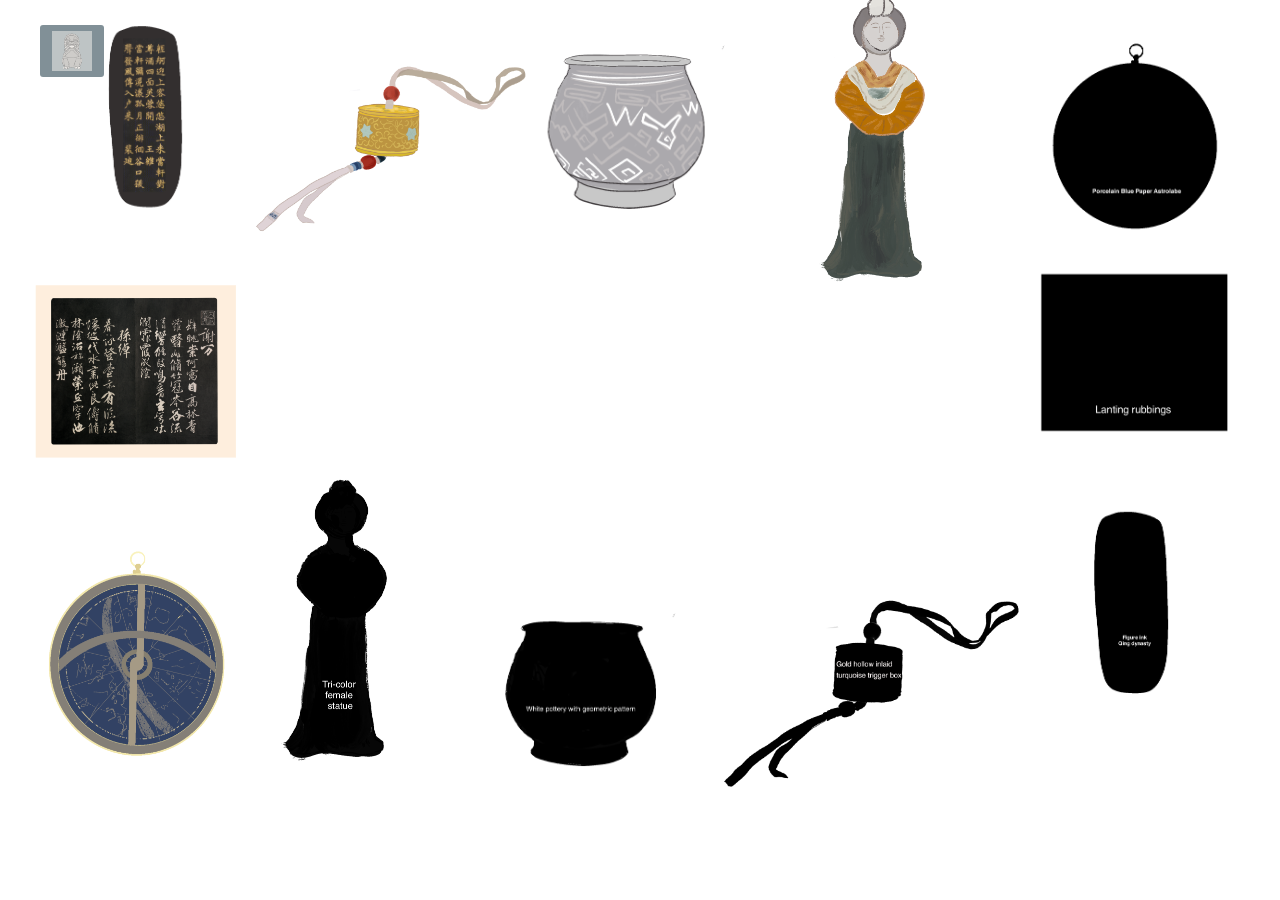
==== index.html @ e8161f3d "Add files via upload" ====
<!DOCTYPE html>
<html lang="en">
<head>
    <meta charset="UTF-8">
    <meta name="viewport" content="width=device-width, initial-scale=1.0">
    <meta http-equiv="X-UA-Compatible" content="ie=edge">
    <link rel="stylesheet" href="style.css">
    <!--<script src="https://apps.bdimg.com/libs/jquery/2.1.4/jquery.min.js"></script>-->
    <!--<script src="https://kit.fontawesome.com/ea6fdfe677.js" crossorigin="anonymous"></script>-->
    <!--<script src="collection.js"></script>-->
    <title>。。。</title>
    <script type="text/javascript">
        window.onload = function () {
            var box1 = document.getElementById("box1");
            box1.onmousedown = function (event) {
                // console.log(1);
                /*再次点击时使得图标任然在那个位置，鼠标可以点击到图标上*/
                var ol = event.clientX - box1.offsetLeft;
                var ot = event.clientY - box1.offsetTop;
                /*鼠标点击*/
                document.onmousemove = function (event) {
                    var left = event.clientX - ol;
                    var top = event.clientY - ot;
                    box1.style.left = left + "px"; /*赋值*/
                    box1.style.top = top + "px";
                }
                /*鼠标松开*/
                document.onmouseup = function (event) {
                    document.onmousemove = null;
                    document.onmouseup = null;
                }
            }

            var box2 = document.getElementById("box2");
            box2.onmousedown = function (event) {
                // console.log(1);
                /*再次点击时使得图标任然在那个位置，鼠标可以点击到图标上*/
                var ol = event.clientX - box2.offsetLeft;
                var ot = event.clientY - box2.offsetTop;
                /*鼠标点击*/
                document.onmousemove = function (event) {
                    var left = event.clientX - ol;
                    var top = event.clientY - ot;
                    box2.style.left = left + "px"; /*赋值*/
                    box2.style.top = top + "px";
                }
                /*鼠标松开*/
                document.onmouseup = function (event) {
                    document.onmousemove = null;
                    document.onmouseup = null;
                }
            }

            var box3 = document.getElementById("box3");
            box3.onmousedown = function (event) {
                // console.log(1);
                /*再次点击时使得图标任然在那个位置，鼠标可以点击到图标上*/
                var ol = event.clientX - box3.offsetLeft;
                var ot = event.clientY - box3.offsetTop;
                /*鼠标点击*/
                document.onmousemove = function (event) {
                    var left = event.clientX - ol;
                    var top = event.clientY - ot;
                    box3.style.left = left + "px"; /*赋值*/
                    box3.style.top = top + "px";
                }
                /*鼠标松开*/
                document.onmouseup = function (event) {
                    document.onmousemove = null;
                    document.onmouseup = null;
                }
            }

            var box4 = document.getElementById("box4");
            box4.onmousedown = function (event) {
                // console.log(1);
                /*再次点击时使得图标任然在那个位置，鼠标可以点击到图标上*/
                var ol = event.clientX - box4.offsetLeft;
                var ot = event.clientY - box4.offsetTop;
                /*鼠标点击*/
                document.onmousemove = function (event) {
                    var left = event.clientX - ol;
                    var top = event.clientY - ot;
                    box4.style.left = left + "px"; /*赋值*/
                    box4.style.top = top + "px";
                }
                /*鼠标松开*/
                document.onmouseup = function (event) {
                    document.onmousemove = null;
                    document.onmouseup = null;
                }
            }

            var box5 = document.getElementById("box5");
            box5.onmousedown = function (event) {
                // console.log(1);
                /*再次点击时使得图标任然在那个位置，鼠标可以点击到图标上*/
                var ol = event.clientX - box5.offsetLeft;
                var ot = event.clientY - box5.offsetTop;
                /*鼠标点击*/
                document.onmousemove = function (event) {
                    var left = event.clientX - ol;
                    var top = event.clientY - ot;
                    box5.style.left = left + "px"; /*赋值*/
                    box5.style.top = top + "px";
                }
                /*鼠标松开*/
                document.onmouseup = function (event) {
                    document.onmousemove = null;
                    document.onmouseup = null;
                }
            }

            var box6 = document.getElementById("box6");
            box6.onmousedown = function (event) {
                // console.log(1);
                /*再次点击时使得图标任然在那个位置，鼠标可以点击到图标上*/
                var ol = event.clientX - box6.offsetLeft;
                var ot = event.clientY - box6.offsetTop;
                /*鼠标点击*/
                document.onmousemove = function (event) {
                    var left = event.clientX - ol;
                    var top = event.clientY - ot;
                    box6.style.left = left + "px"; /*赋值*/
                    box6.style.top = top + "px";
                }
                /*鼠标松开*/
                document.onmouseup = function (event) {
                    document.onmousemove = null;
                    document.onmouseup = null;
                }
            }
        }
    </script>
</head>
<body>
    <input type="checkbox" id="check">
    <label for="check">
        <img src="stone.jpg" width="40" height="40" class="fas fa-bars" id="btn">
        <!-- <i class="fas fa-bars" id="btn"></i> -->
        <i class="fas fa-times" id="cancel"></i>
    </label>
    <div class="sidebar">
        <header>MUSEUM</header>
        <ul>
            <li><a href="#"><i class="fas fa-stream"></i>Home</a></li>
            <li><a href="#"><i class="fas fa-qrcode"></i>Collection</a></li>
            <li><a href="#"><i class="fas fa-link"></i>About us</a></li>
            <li><a href="#"><i class="fas fa-calendar-week"></i>History</a></li>
        </ul>
    </div> 
    <div class="bgimg">
        <img class="b1" src="b1.png">
        <img class="b2" src="b2.png">
        <img class="b3" src="b3.png">
        <img class="b4" src="b4.png">
        <img class="b5" src="b5.png">
        <img class="b6" src="b6.png">
        <div class="p1" id="box1">
        </div>
        <div class="p2" id="box2">
        </div>
        <div class="p3" id="box3">
        </div>
        <div class="p4" id="box4">
        </div>
        <div class="p5" id="box5">
        </div>
        <div class="p6" id="box6">
        </div>
        <div class="text1">Drag these historical relics in the right place</div>
        <p class="pp1">
            "The Palace Museum" is not only the protection and management organization of the Ming and Qing Forbidden City buildings and palace historical sites, but also the collection, research and exhibition organization of ancient Chinese cultural art based on the cultural relics of the Ming and Qing imperial families. The total amount of existing collections has reached more than 1.8 million, mainly collections of Ming and Qing court cultural relics, ancient architecture collections, and books.
            <!-- <p class="pp0"> Tri-color female statue </p>
            <p class="ps2"> White pottery with geometric pattern</p>
            <p class="pp4"> Gold hollow inlaid turquoise trigger box </p><p class="pp5"> Figure ink,Qing dynasty </p>
            <p class="pp6"> Lanting rubbings </p>
            <p class="pp2">Porcelain Blue Paper Astrolabe
            <br>Lanting rubbings
            <br>Figure ink,Qing dynasty
             </p> -->

        </p>
    </div>
</body>
</html>
---- style.css ----
*{
    margin: 0;
    padding: 0;
    list-style: none;
    text-decoration: none;
    font-family: "Roboto", sans-serif;

}
.sidebar{
    position: fixed;
    left: -250px;
    width: 250px;
    height: 100%;
    background: #993300;
    transition: all .5s ease;
    opacity:0.7;
    /*transition-property: 70；*/
}
.sidebar header{
    font-size: 22px;
    color: white;
    text-align: center;
    line-height: 60px;
    background: #990000;
    user-select: none;
    opacity:1；
    
}
.sidebar ul a{
    display: block;
    height: 100%;
    width: 100%;
    line-height: 65px;
    font-size: 20px;
    color: white;
    padding-left: 40px;
    box-sizing: border-box;
    border-top: 1px solid rgba(255,255,255,.1);
    border-bottom: 1px solid black;
    translation: .5s;
    
}
ul li:hover a{
    padding-left: 50px;
    opacity:0.5;
}
.sidebar ul a i{
    margin-right: 16px;
    opacity:0.5;
}
label #btn,label #cancel{
    position: absolute;
    cursor: pointer;
    background: #042331;
    border-radius: 3px;
    opacity:0.5;
}

label #btn{
    left: 40px;
    top: 25px;
    font-size: 35px;
    color: white;
    padding: 6px 12px;
    transition: all .5s;
    /*opacity:0.5;*/
}

label #cancel{
    z-index: 1111;
    left: -195px;
    top: 17px;
    font-size:30px;
    color: #0a5275;
    padding: 4px 9px;
    transition: all .5s ease;
    opacity:0.5;
}

#check:checked ~ .sidebar{
    left: 0;
}

#check:checked ~ label #btn{
    left: 250px;
    opacity: 0;
    pointer-events: none;
}

#check:checked ~ label #cancel{
    left: 195px;
}

#check:checked ~ section{
    margin-left: 250px;
}

section{
    background: url(bg.png) no-repeat;
    background-position: center;
    background-size: cover;
    height: 100vh;
    transition: all .5s;
}

.bgimg{
    position:fixed;
    top: 0;
    left: 0;
    width:100%;
    height:100%;
    min-width: 1000px;
    z-index:-10;
    zoom: 1;
    background-color: #fff;
    background: url(1.jpg) no-repeat;
    background-size: cover;
    -webkit-background-size: cover;
    -o-background-size: cover;
    background-position: center 0;
}
.id{
    width: 5vw；
    height：5vw；
}



.b1{
   position:fixed;
    top: -3vw;
    left: 76vw;
    height:auto;
    width: 25vw;
}
.b2{
   position:fixed;
    top: 13vw;
    left: 76vw;
    height:auto;
    width: 25vw;
}
.b3{
   position:fixed;
    top: 32vw;
    left: 76vw;
    height:auto;
    width: 25vw;
}
.b4{
   position:fixed;
    top: 32vw;
    left: 50vw;
    height:auto;
    width: 35vw;
}

.b5{
   position:fixed;
    top: 39vw;
    left: 33vw;
    height:auto;
    width: 25vw;
}
.b6{
   position:fixed;
    top: 32vw;
    left: 13vw;
    height:auto;
    width: 27vw;
}
#check{
  display:none;
}

.p1{
    background: url(p1.png) no-repeat;
     background-size:100% 100%;
    position:fixed;
    top: 36vw;
    left: -3vw;
    height: 33vw;
    width: 27vw; 
}
.p2{
    background: url(p2.png) no-repeat;
     background-size:100% 100%;
    position:fixed;
    top: 13vw;
    left: -3vw;
    height: 33vw;
    width: 27vw; 
}

.p3{
    background: url(p3.png) no-repeat;
     background-size:100% 100%;
    position:fixed;
    top: -6vw;
    left: -1vw;
    height: 30vw;
    width: 25vw; 
}

.p4{
    background: url(p4.png) no-repeat;
     background-size:100% 100%;
    position:fixed;
    top: -8vw;
    left: 14vw;
    height: 37vw;
    width: 32vw; 
}

.p5{
    background: url(p5.png) no-repeat;
     background-size:100% 100%;
    position:fixed;
    top: -6vw;
    left: 36vw;
    height: 32vw;
    width: 26vw; 
}

.p6{
    background: url(p6.png) no-repeat;
     background-size:100% 100%;
    position:fixed;
    top: -6vw;
    left: 55vw;
    height: 33vw;
    width: 27vw; 
}
.text1{
    text-align:center;
    font-family: Baskerville;
    font-size:2vw;
    font-weight:bold;
    color:white;
    /*line-height:22px;
    height:65px;*/
    float:center;
    padding-top:305px;
}

.pp1 {
    width: 400px;
    color:white;
    font-size: 17px;
    font-family: Baskerville;
   padding-top: 3vw;
   padding-left: 36vw;
   color:white;
}

.pp2 {
    
    color:white;
    font-size: 9px;
    font-family: Baskerville ;
    font-weight: bold;
   padding-bottom: : 100vw;
   padding-left: 70vw;
   color:white;
   line-height: 40px;
}

.ps2{
    color:white;
    font-size: 15px;font-family: Baskerville ;
    font-weight: bold;
   margin-top:  3vw;
   margin-left: 40vw;
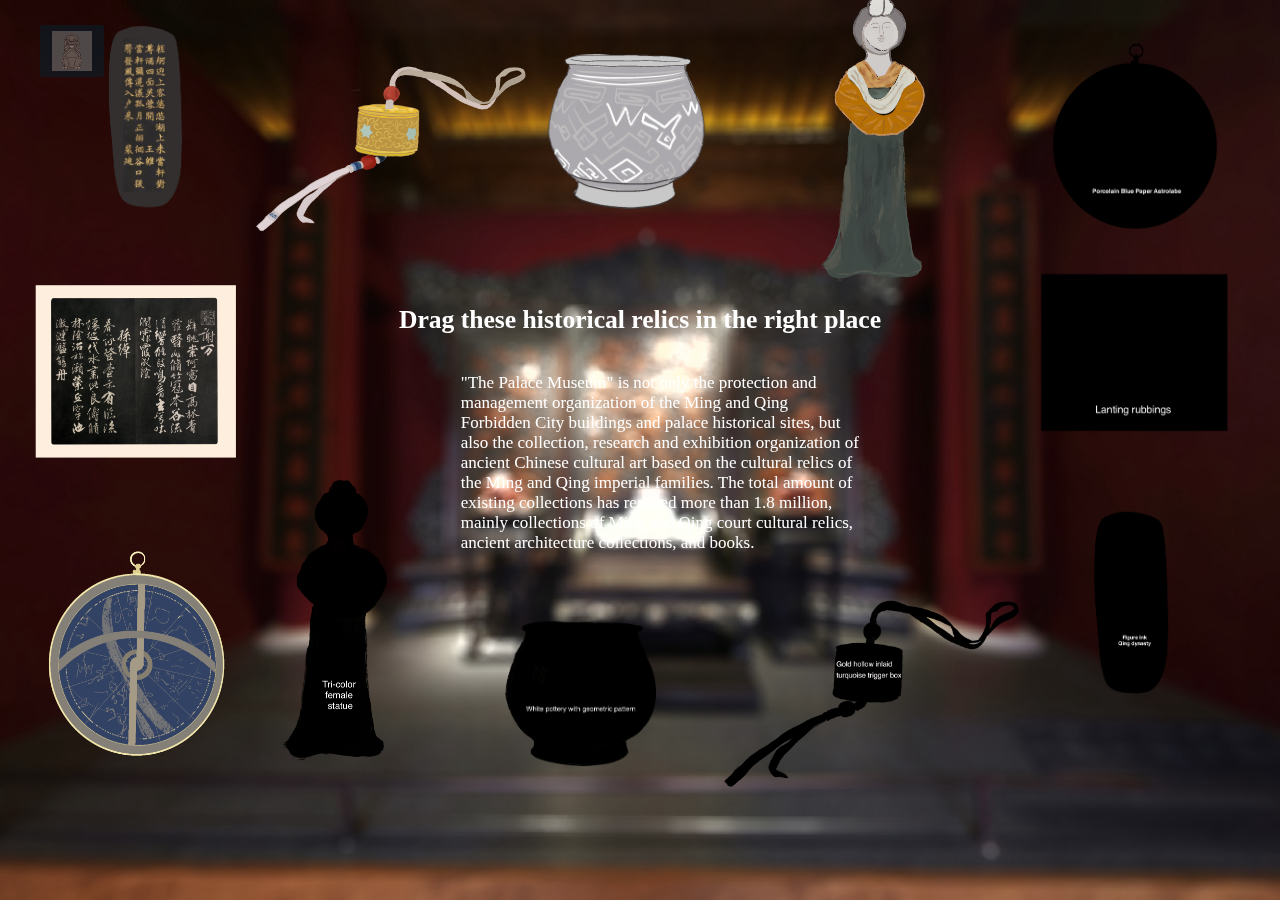
==== commit 1d528c9a: "Add files via upload" ====
--- a/index.html
+++ b/index.html
@@ -143,10 +143,10 @@
     <div class="sidebar">
         <header>MUSEUM</header>
         <ul>
-            <li><a href="#"><i class="fas fa-stream"></i>Home</a></li>
-            <li><a href="#"><i class="fas fa-qrcode"></i>Collection</a></li>
-            <li><a href="#"><i class="fas fa-link"></i>About us</a></li>
-            <li><a href="#"><i class="fas fa-calendar-week"></i>History</a></li>
+            <li><a href="https://wendy0416.github.io/homepage1/"><i class="fas fa-stream"></i>Home</a></li>
+            <li><a href="https://wendy0416.github.io/collection1/"><i class="fas fa-qrcode"></i>Collection</a></li>
+            <li><a href="https://wendy0416.github.io/about-us/"><i class="fas fa-link"></i>About us</a></li>
+            <li><a href="https://wendy0416.github.io/history/"><i class="fas fa-calendar-week"></i>History</a></li>
         </ul>
     </div> 
     <div class="bgimg">
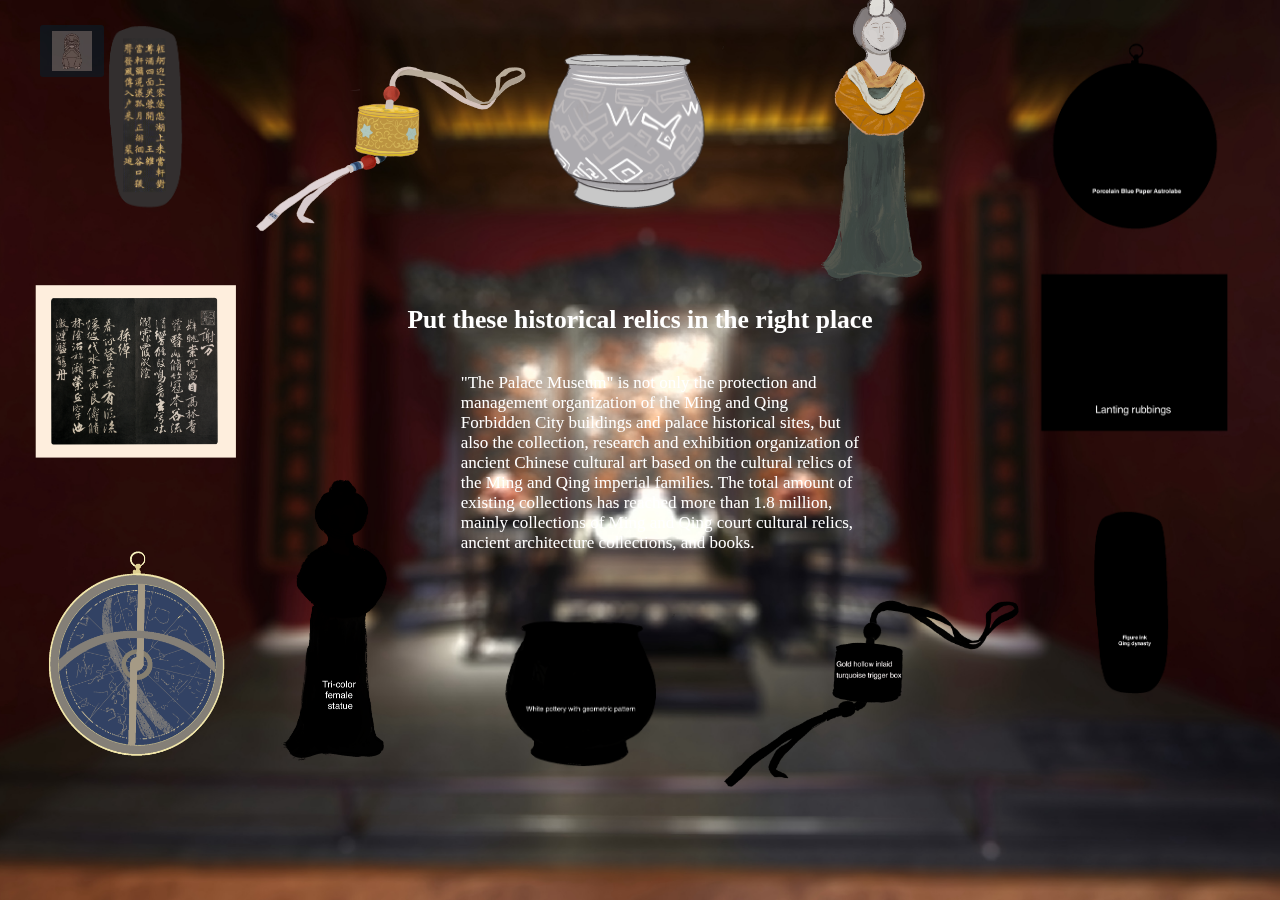
==== commit de19dab2: "Update index.html" ====
--- a/index.html
+++ b/index.html
@@ -168,7 +168,7 @@
         </div>
         <div class="p6" id="box6">
         </div>
-        <div class="text1">Drag these historical relics in the right place</div>
+        <div class="text1">Put these historical relics in the right place</div>
         <p class="pp1">
             "The Palace Museum" is not only the protection and management organization of the Ming and Qing Forbidden City buildings and palace historical sites, but also the collection, research and exhibition organization of ancient Chinese cultural art based on the cultural relics of the Ming and Qing imperial families. The total amount of existing collections has reached more than 1.8 million, mainly collections of Ming and Qing court cultural relics, ancient architecture collections, and books.
             <!-- <p class="pp0"> Tri-color female statue </p>
